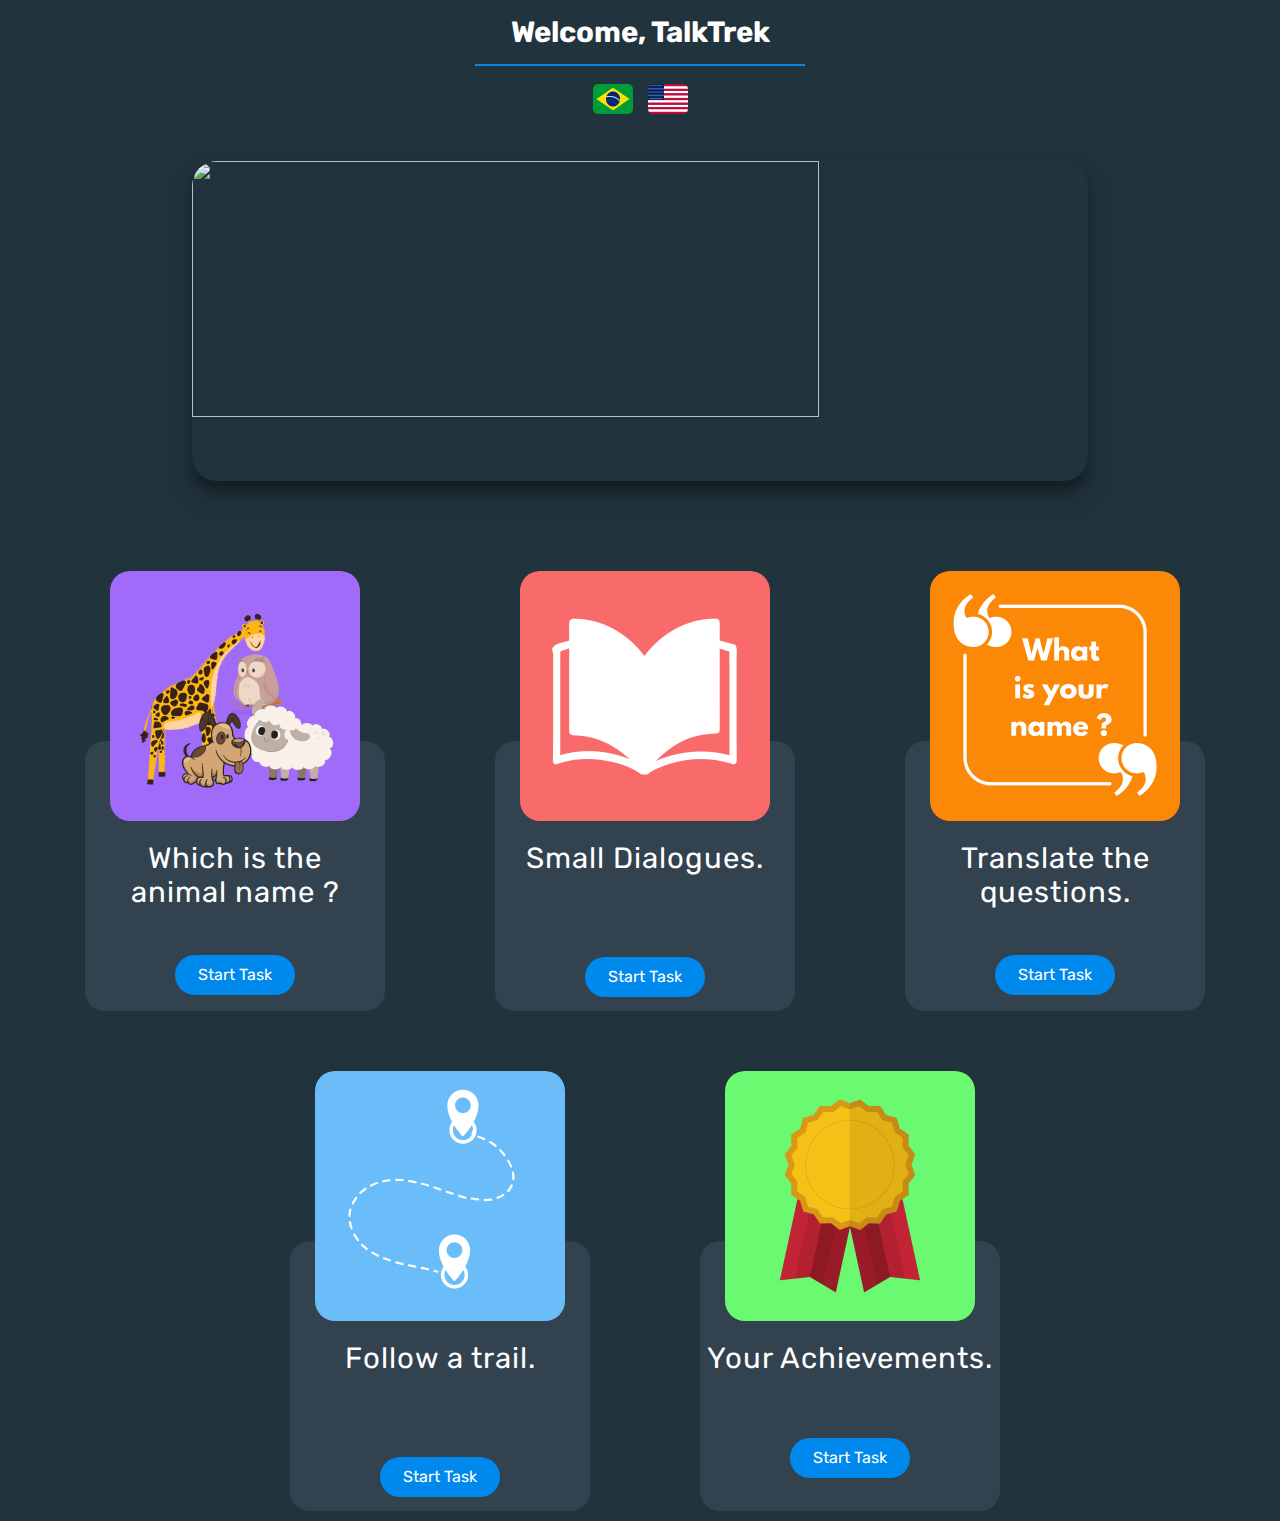
==== index.html @ bcfbe4a5 "1.4.0" ====
<!DOCTYPE html>
<html lang="en">
<head>
    <meta charset="UTF-8">
    <meta http-equiv="X-UA-Compatible" content="IE=edge">
    <meta name="viewport" content="width=device-width, initial-scale=1.0">
    <title>Talk-Trek</title>

    <link rel="stylesheet" href="./scripts/main.css">

    <link rel="stylesheet" href="https://cdnjs.cloudflare.com/ajax/libs/font-awesome/6.1.1/css/all.min.css">

    <link rel="preconnect" href="https://fonts.googleapis.com">
    <link rel="preconnect" href="https://fonts.gstatic.com" crossorigin>
    <link href="https://fonts.googleapis.com/css2?family=Nunito:wght@700&family=Quicksand&family=Rubik:wght@600&display=swap" rel="stylesheet">
</head>
<body>
 
    <div id="container">

        <div id="divTitle">
            <!-- <p id="title">TalkTrek</p> -->
            <h1>Welcome, TalkTrek</h1>
        </div>

        <div id="divInf">
            <!-- <h1>Welcome, <span id="spanUsername">UserName</span></h1> -->
            <!-- <p id="title">TalkTrek</p> -->

            <button id="btnFlag">
                <img src="./medias/flagBrazil.png" alt="" id="imgFlag">
            </button>

            <button id="btnFlag">
                <img src="./medias/flagEua.png" alt="" id="imgFlag">
            </button>
        </div>

        <div id="backMain">
            <!-- <a href="#" id="aboutUsLink">About Us</a> -->
            <img src="./medias/mainback1.png" id="mainIMG" alt="">
        </div>

        <div id="divinfAboutTaks">

            <div id="divTask">
                <img src="./medias/animals-image-task.png" alt="" id="imgTasks">
                <div id="divText-btn-Task1">
                    <p id="textTask">Which is the <br> animal name ?</p>
                    <a href="taskOne.html" id="btnLinkViewTask">Start Task</a>
                </div>
            </div>

            <div id="divTask">
                <img src="./medias/book.png" alt="" id="imgTasks">
                <div id="divText-btn-Task1">
                    <p id="textTask">Small Dialogues.</p><br><br>
                    <a href="#" id="btnLinkViewTask">Start Task</a>
                </div>
            </div>

            <div id="divTask">
                <img src="./medias/whats-image-task.png" alt="" id="imgTasks">
                <div id="divText-btn-Task1">
                    <p id="textTask">Translate the questions.</p>
                    <a href="taskOne.html" id="btnLinkViewTask">Start Task</a>
                </div>
            </div>

        </div>
        <!-- ############################################################################### -->
        <div id="divinfAboutTaks">

            <div id="divTask">
                <img src="./medias/trail.png" alt="" id="imgTasks">
                <div id="divText-btn-Task1">
                    <p id="textTask">Follow a trail.</p><br><br>
                    <a href="taskOne.html" id="btnLinkViewTask">Start Task</a>
                </div>
            </div>

            <div id="divTask">
                <img src="./medias/achievements.png" alt="" id="imgTasks">
                <div id="divText-btn-Task1">
                    <p id="textTask">Your Achievements.</p>
                    <a href="#" id="btnLinkViewTask">Start Task</a>
                </div>
            </div>

        </div>

    </div>

<script src="./scripts/main.js"></script>
</body>
</html>
---- scripts/main.css ----
body{

    background: #21333D;
    margin: 0px;
    padding: 0px;
    border: 0px;
    font-family: 'Rubik', sans-serif;
    display: flex;
}

/* width */
::-webkit-scrollbar {
    width: 5px;
    
  }
  
  /* Track */
  ::-webkit-scrollbar-track {
    background: #21333D;
  }
  
  /* Handle */
  ::-webkit-scrollbar-thumb {
    background: #0089EC;
    border-radius: 50px;
  }
  
  /* Handle on hover */
  ::-webkit-scrollbar-thumb:hover {
    background: #004475;
  }

#container{

    background:rgba(128, 128, 128, 0);
    width: 100%;
    height: auto;
    display: flex;
    flex-direction: column;
}
#title{
    color: white;
    font-family: 'Rubik', sans-serif;
    font-size: 20pt;
    padding: 10px;
    margin: auto;
    margin-left: 0px;
}
h1{
    font-family: 'Rubik', sans-serif;
    font-size: 22pt;
    color: white;
    text-align: center;
    background: #32424f00;
    width: 300px;
    padding: 15px;
    border-radius: 0px;
    border-bottom: 2px solid #0089EC;
    margin: auto;
}
#divTitle{
    background: rgba(255, 0, 0, 0);

    display: flex;
    flex-wrap: wrap;
}
#divInf{
    background: rgba(132, 132, 175, 0);

    display: flex;
    flex-wrap: wrap;
    justify-content: center;
    margin-top: 10px;
}
#divinfAboutTaks{
    background: rgba(0, 128, 0, 0);
    display: flex;
    flex-wrap: wrap;
    justify-content: center;
    align-items: center;
    flex-direction: row;
    padding: 10px;
    margin: auto;
    margin-top: 20px;
}
#divTask{
    background: rgba(0, 0, 0, 0);
    width: 400px;
    height: auto;
    margin-left: 10px;
    margin-top: 20px;

    display: flex;
    flex-direction: column;
}
#imgTasks{
    width: 250px;
    height: 250px;
    border-radius: 20px;
    margin: auto;
    position: relative;
}
#divText-btn-Task1{
    background: #32424F ;
    width: 300px;
    height: 270px;
    margin: auto;
    margin-top: -80px;
    border-radius: 20px;

    display: flex;
    flex-direction: column;
}
#textTask{

    color: white;
    margin-top: 100px;
    text-align: center;
    font-size: 22pt;
    letter-spacing: 1px;

}
#btnLinkViewTask{

    background: #0089EC;
    color: white;
    width: 100px;
    height: 20px;
    padding: 10px;
    text-align: center;
    margin: auto;
    text-decoration: none;
    border-radius: 50px;
    transition: .4s;
}
#btnLinkViewTask:hover{
    background: #41affd;
    transform: scale(1.1);
}
#btnFlag{
    width: 45px;
    height: 35px;

    display: flex;
    justify-content: center;
    align-items: center;
    background: rgba(255, 255, 255, 0);

    border: none;

    cursor: pointer;
    margin: 5px;
}
#imgFlag{
    width: 40px;
    height: 30px;
    border-radius: 5px;
    margin: auto;

    background: rgba(255, 255, 255, 0);

    filter: grayscale(0%);
    transition: .4s;
}
#imgFlag:hover{

    filter: grayscale(70%);
}
#backMain{
    background: rgba(0, 128, 0, 0);
    width: 100%;
    height: 400px;
    display: flex;
    flex-wrap: wrap;
    align-items: center;
    justify-content: center;
}
#mainIMG{
    width: 70%;
    height: 80%;
    max-width: auto;
    border-radius: 25px;

    /* box-shadow: rgba(0, 0, 0, 0.35) 0px 5px 15px; */
    box-shadow: rgba(0, 0, 0, 0.25) 0px 14px 28px, rgba(0, 0, 0, 0.22) 0px 10px 10px;
}
#aboutUsLink{

    color: grey;
    position: absolute;
    margin-left: -350px;
    margin-top: 220px;
    background: white;
    text-decoration: none;
    outline: none;
    padding: 10px;
    border-radius: 25px;
}
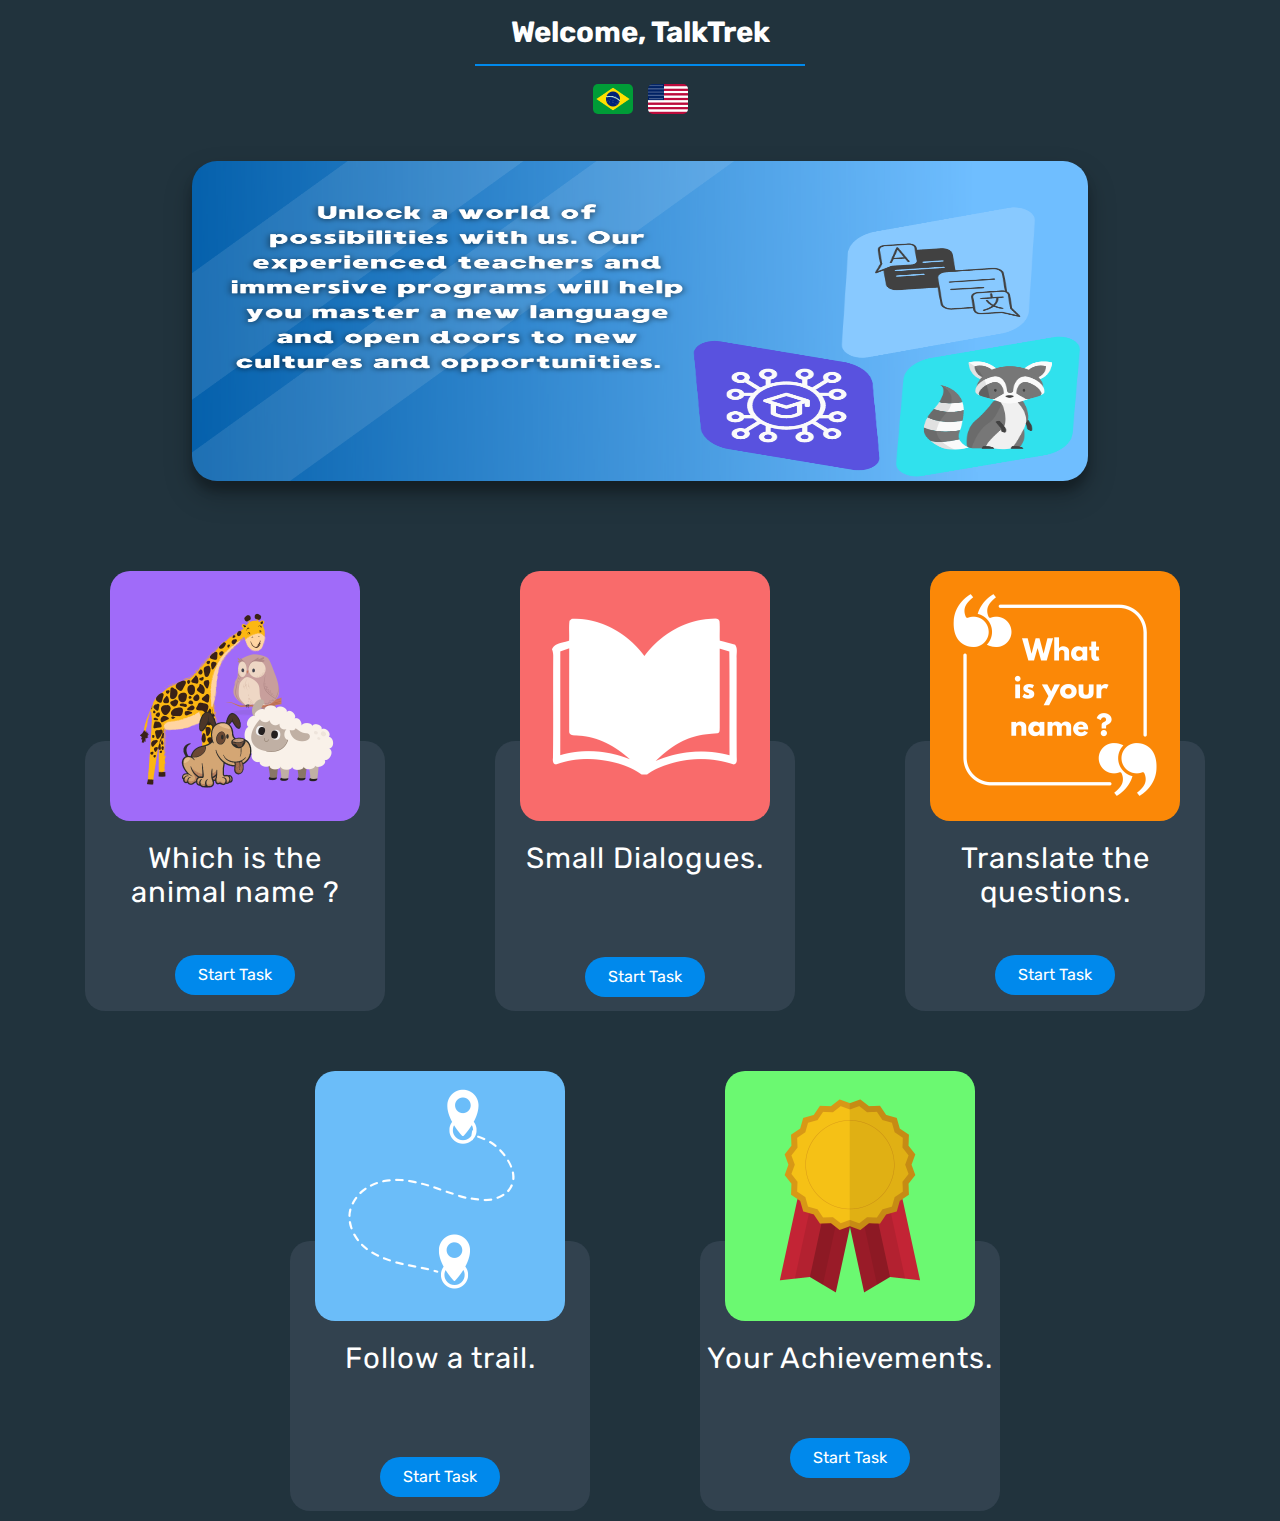
==== commit a0307226: "1.4.1" ====
--- a/index.html
+++ b/index.html
@@ -38,7 +38,7 @@
 
         <div id="backMain">
             <!-- <a href="#" id="aboutUsLink">About Us</a> -->
-            <img src="./medias/mainback1.png" id="mainIMG" alt="">
+            <img src="./medias/mainBack1.png" id="mainIMG" alt="">
         </div>
 
         <div id="divinfAboutTaks">
--- a/scripts/main.css
+++ b/scripts/main.css
@@ -37,6 +37,9 @@
     height: auto;
     display: flex;
     flex-direction: column;
+    flex-wrap: wrap;
+    align-items: center;
+    justify-content: center;
 }
 #title{
     color: white;
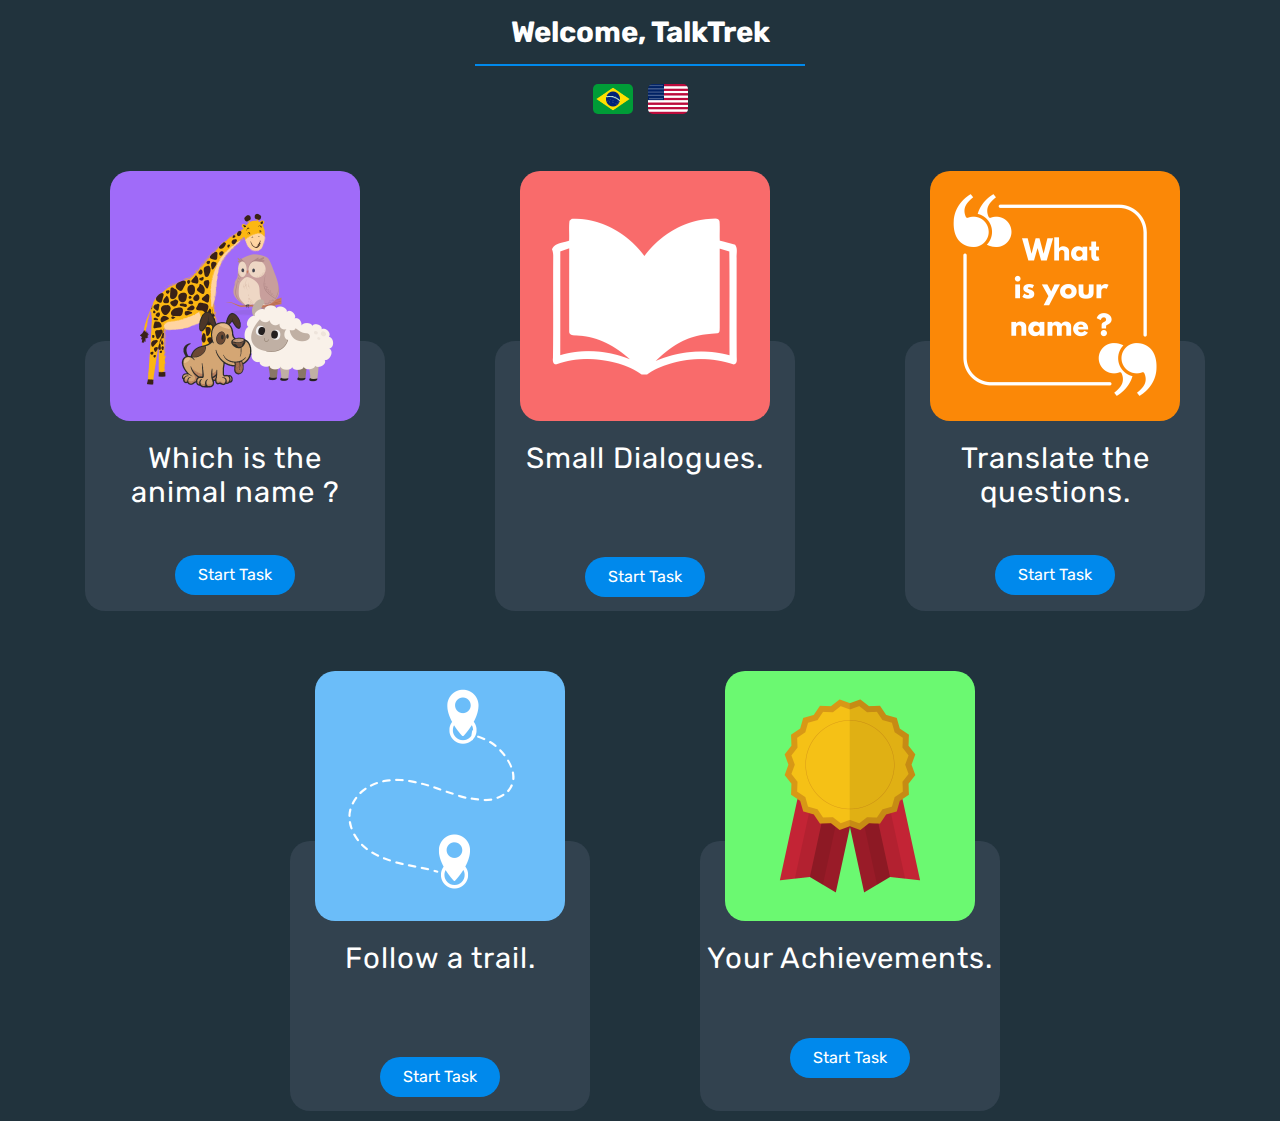
==== commit 5de8b7a9: "up" ====
--- a/index.html
+++ b/index.html
@@ -37,7 +37,7 @@
         </div>
 
         <div id="backMain">
-            <!-- <a href="#" id="aboutUsLink">About Us</a> -->
+            <a href="#" id="aboutUsLink">About Us</a>
             <img src="./medias/mainBack1.png" id="mainIMG" alt="">
         </div>
 
--- a/scripts/main.css
+++ b/scripts/main.css
@@ -102,9 +102,16 @@
     border-radius: 20px;
     margin: auto;
     position: relative;
+
+    
 }
 #divText-btn-Task1{
     background: #32424F ;
+    /* background: rgba(50, 66, 79, 0.56); */
+/* border-radius: 16px;
+box-shadow: 0 4px 30px rgba(0, 0, 0, 0.1);
+backdrop-filter: blur(14.1px);
+-webkit-backdrop-filter: blur(14.1px); */
     width: 300px;
     height: 270px;
     margin: auto;
@@ -113,6 +120,8 @@
 
     display: flex;
     flex-direction: column;
+
+
 }
 #textTask{
 
@@ -173,14 +182,14 @@
     background: rgba(0, 128, 0, 0);
     width: 100%;
     height: 400px;
-    display: flex;
+    display: none;
     flex-wrap: wrap;
     align-items: center;
     justify-content: center;
 }
 #mainIMG{
-    width: 70%;
-    height: 80%;
+    width: 50%;
+    height: 90%;
     max-width: auto;
     border-radius: 25px;
 
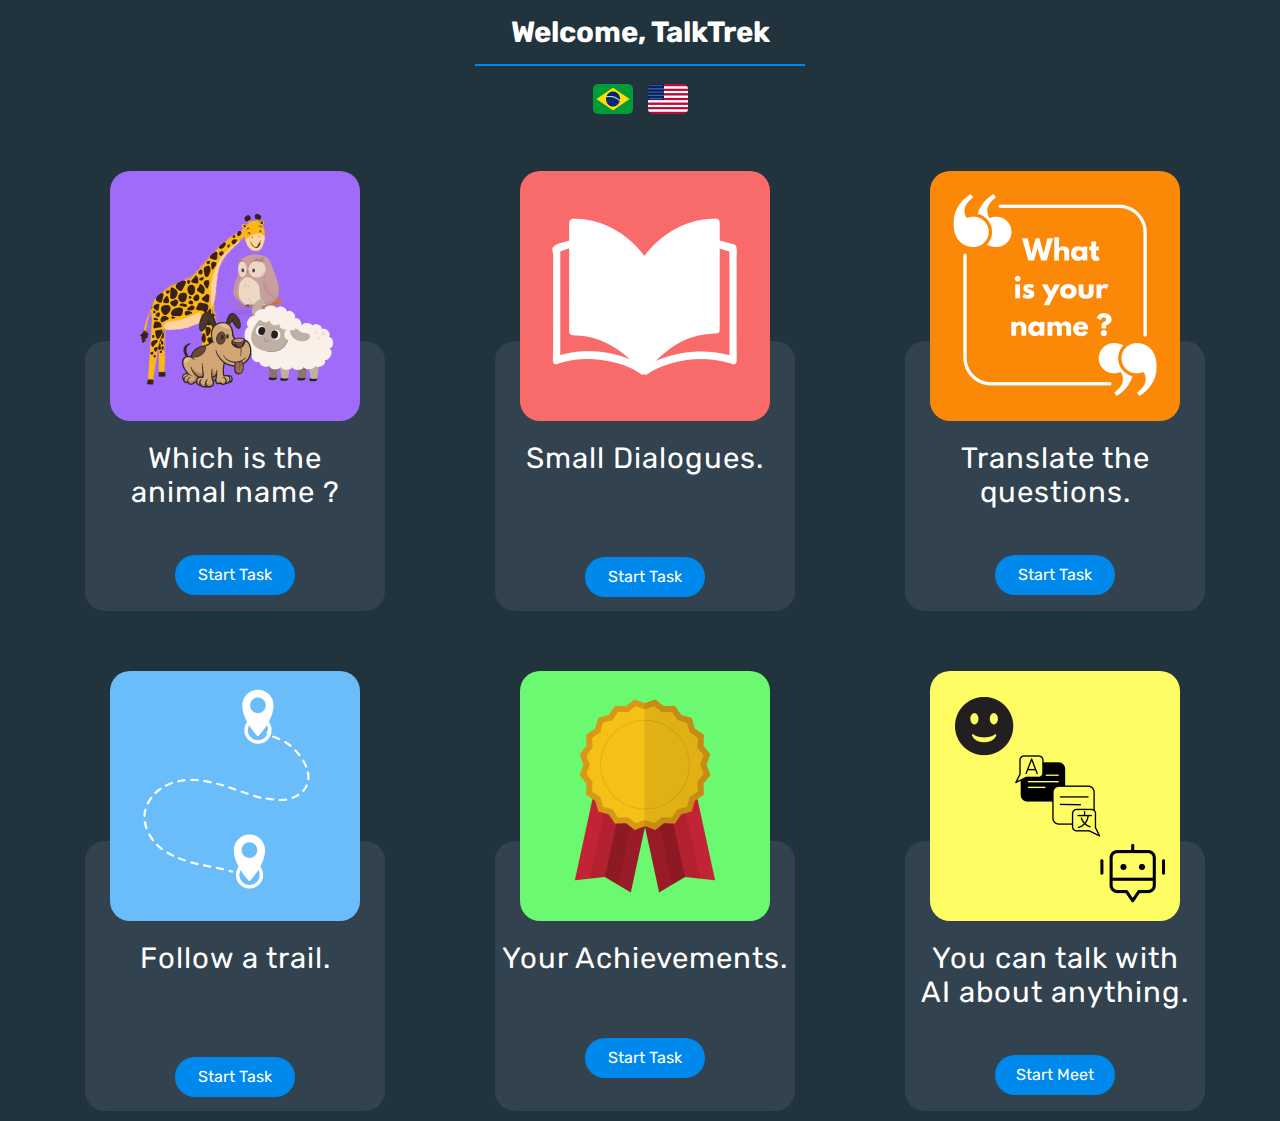
==== commit a5b175e3: "added-dialogues-page" ====
--- a/index.html
+++ b/index.html
@@ -55,7 +55,7 @@
                 <img src="./medias/book.png" alt="" id="imgTasks">
                 <div id="divText-btn-Task1">
                     <p id="textTask">Small Dialogues.</p><br><br>
-                    <a href="#" id="btnLinkViewTask">Start Task</a>
+                    <a href="./dialogues.html" id="btnLinkViewTask">Start Task</a>
                 </div>
             </div>
 
@@ -87,6 +87,14 @@
                 </div>
             </div>
 
+            <div id="divTask">
+                <img src="./medias/ai.png" alt="" id="imgTasks">
+                <div id="divText-btn-Task1">
+                    <p id="textTask">You can talk with <br> AI about anything.</p>
+                    <a href="#" id="btnLinkViewTask">Start Meet</a>
+                </div>
+            </div>
+
         </div>
 
     </div>
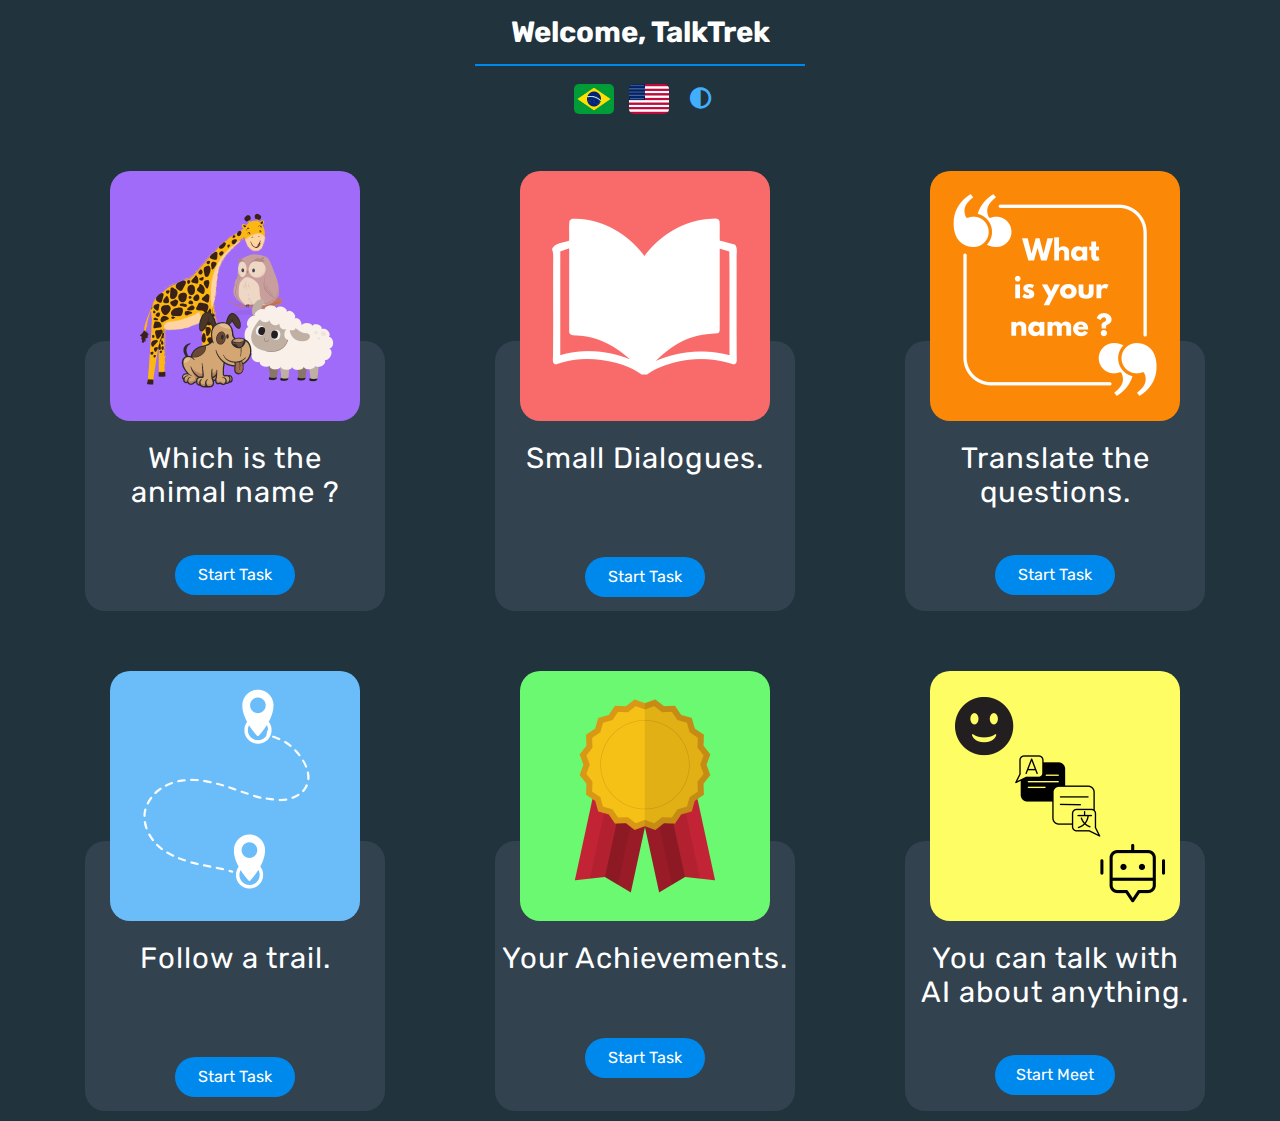
==== commit da25036e: "btn-white-mode-added" ====
--- a/index.html
+++ b/index.html
@@ -33,6 +33,10 @@
 
             <button id="btnFlag">
                 <img src="./medias/flagEua.png" alt="" id="imgFlag">
+            </button>
+
+            <button id="btnWhiteMode" title="DISABLED">
+                <i class="fa-solid fa-circle-half-stroke"></i>
             </button>
         </div>
 
--- a/scripts/main.css
+++ b/scripts/main.css
@@ -207,4 +207,25 @@
     outline: none;
     padding: 10px;
     border-radius: 25px;
+}
+#btnWhiteMode{
+    color:#41affd;
+    background: rgba(255, 255, 255, 0);
+    border: none;
+    text-decoration: none;
+    outline: none;
+    font-size: 16pt;
+    cursor: pointer;
+    transition: .4s;
+    width: 28px;
+    height: 25px;
+    margin: auto;
+    margin-left: 10px;
+    display: flex;
+    align-items: center;
+    justify-content: center;
+}
+#btnWhiteMode:hover{
+    color: white;
+    transform: scale(1.1);
 }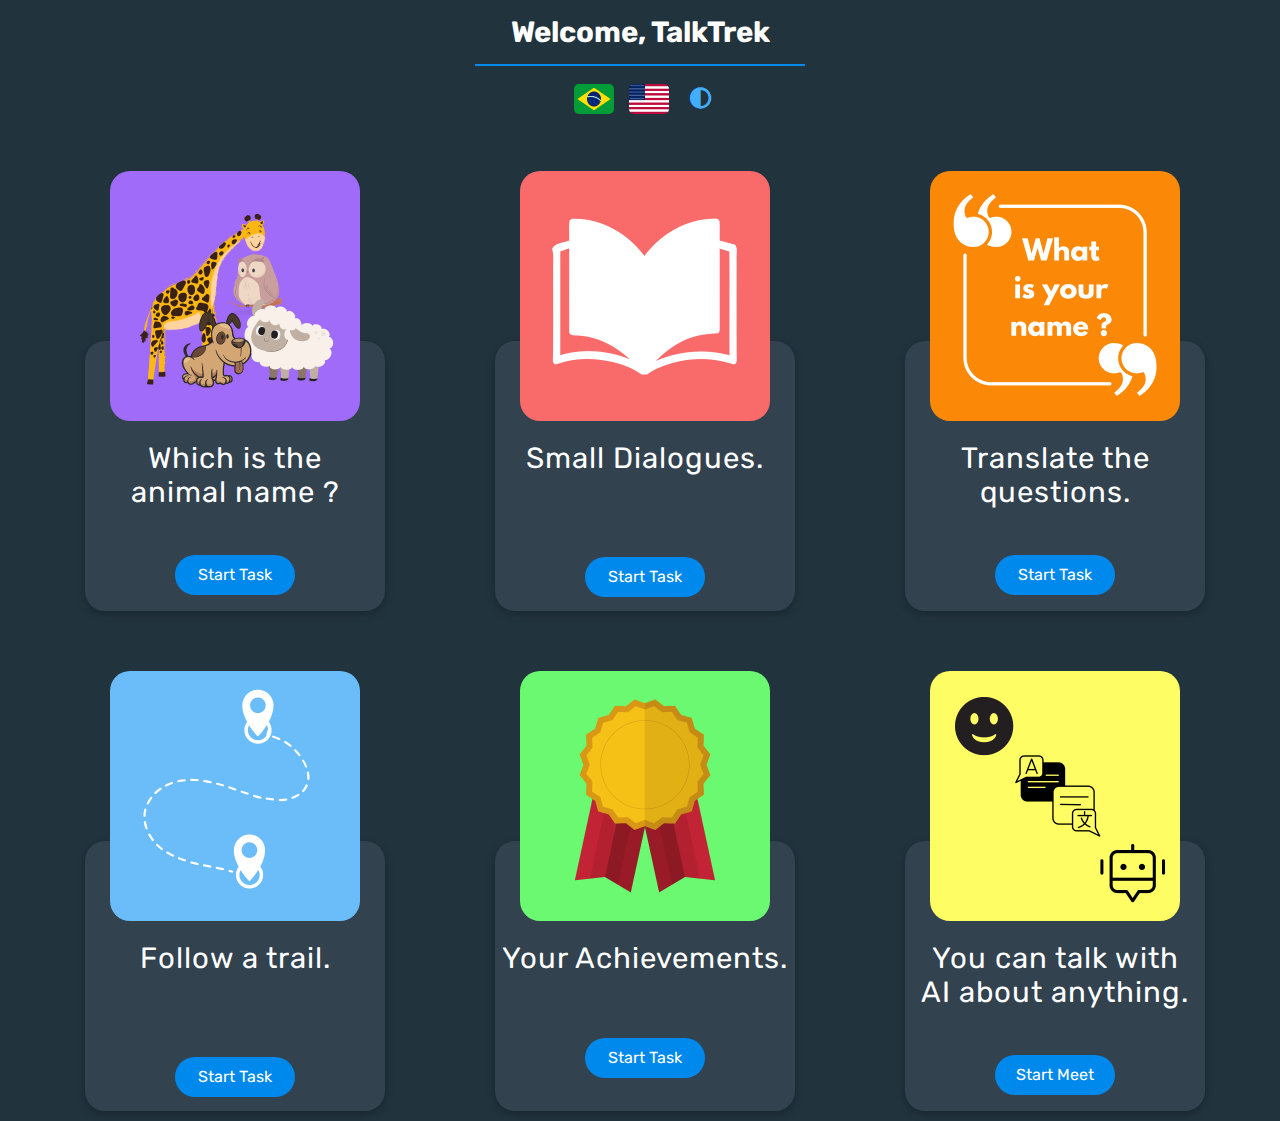
==== commit 9e2e1ab4: "themeMode-0.2" ====
--- a/index.html
+++ b/index.html
@@ -49,24 +49,24 @@
 
             <div id="divTask">
                 <img src="./medias/animals-image-task.png" alt="" id="imgTasks">
-                <div id="divText-btn-Task1">
-                    <p id="textTask">Which is the <br> animal name ?</p>
+                <div id="divText-btn-Task1" class="divTBT1">
+                    <p id="textTask" class="txtTask1">Which is the <br> animal name ?</p>
                     <a href="taskOne.html" id="btnLinkViewTask">Start Task</a>
                 </div>
             </div>
 
             <div id="divTask">
                 <img src="./medias/book.png" alt="" id="imgTasks">
-                <div id="divText-btn-Task1">
-                    <p id="textTask">Small Dialogues.</p><br><br>
+                <div id="divText-btn-Task1" class="divTBT2">
+                    <p id="textTask" class="txtTask2">Small Dialogues.</p><br><br>
                     <a href="./dialogues.html" id="btnLinkViewTask">Start Task</a>
                 </div>
             </div>
 
             <div id="divTask">
                 <img src="./medias/whats-image-task.png" alt="" id="imgTasks">
-                <div id="divText-btn-Task1">
-                    <p id="textTask">Translate the questions.</p>
+                <div id="divText-btn-Task1" class="divTBT3">
+                    <p id="textTask" class="txtTask3">Translate the questions.</p>
                     <a href="taskOne.html" id="btnLinkViewTask">Start Task</a>
                 </div>
             </div>
@@ -77,24 +77,24 @@
 
             <div id="divTask">
                 <img src="./medias/trail.png" alt="" id="imgTasks">
-                <div id="divText-btn-Task1">
-                    <p id="textTask">Follow a trail.</p><br><br>
+                <div id="divText-btn-Task1" class="divTBT4">
+                    <p id="textTask" class="txtTask4">Follow a trail.</p><br><br>
                     <a href="taskOne.html" id="btnLinkViewTask">Start Task</a>
                 </div>
             </div>
 
             <div id="divTask">
                 <img src="./medias/achievements.png" alt="" id="imgTasks">
-                <div id="divText-btn-Task1">
-                    <p id="textTask">Your Achievements.</p>
+                <div id="divText-btn-Task1" class="divTBT5">
+                    <p id="textTask" class="txtTask5">Your Achievements.</p>
                     <a href="#" id="btnLinkViewTask">Start Task</a>
                 </div>
             </div>
 
             <div id="divTask">
                 <img src="./medias/ai.png" alt="" id="imgTasks">
-                <div id="divText-btn-Task1">
-                    <p id="textTask">You can talk with <br> AI about anything.</p>
+                <div id="divText-btn-Task1" class="divTBT6">
+                    <p id="textTask" class="txtTask6">You can talk with <br> AI about anything.</p>
                     <a href="#" id="btnLinkViewTask">Start Meet</a>
                 </div>
             </div>
--- a/scripts/main.css
+++ b/scripts/main.css
@@ -6,8 +6,11 @@
     border: 0px;
     font-family: 'Rubik', sans-serif;
     display: flex;
-}
-
+    transition: .4s;
+}
+body.active{
+    background: whitesmoke;
+}
 /* width */
 ::-webkit-scrollbar {
     width: 5px;
@@ -61,6 +64,10 @@
     border-bottom: 2px solid #0089EC;
     margin: auto;
 }
+h1.active{
+    color: #21333D;
+    border-bottom: 2px solid #21333D;
+}
 #divTitle{
     background: rgba(255, 0, 0, 0);
 
@@ -105,8 +112,15 @@
 
     
 }
+.divTBT1, .divTBT2, .divTBT3,
+.divTBT4, .divTBT5, .divTBT6{
+    background: #32424F ;
+    transition: .4s;
+
+    box-shadow: rgba(0, 0, 0, 0.24) 0px 3px 8px;
+}
 #divText-btn-Task1{
-    background: #32424F ;
+    /* background: #32424F ; */
     /* background: rgba(50, 66, 79, 0.56); */
 /* border-radius: 16px;
 box-shadow: 0 4px 30px rgba(0, 0, 0, 0.1);
@@ -120,18 +134,37 @@
 
     display: flex;
     flex-direction: column;
-
-
+    
+
+}
+.divTBT1.active, .divTBT2.active, .divTBT3.active,
+.divTBT4.active, .divTBT5.active, .divTBT6.active{
+
+    background: rgb(255, 255, 255);
+    /* box-shadow: rgba(0, 0, 0, 0.24) 0px 3px 8px; */
+    color: rgb(34, 34, 34);
+    /* transform: scale(1.1); */
+    box-shadow: rgba(50, 50, 93, 0.25) 0px 2px 5px -1px, rgba(0, 0, 0, 0.3) 0px 1px 3px -1px;
 }
 #textTask{
 
-    color: white;
     margin-top: 100px;
     text-align: center;
     font-size: 22pt;
     letter-spacing: 1px;
 
 }
+.txtTask1, .txtTask2, .txtTask3,
+.txtTask4, .txtTask5, .txtTask6{
+
+    color: white;
+    transition: .4s;
+}
+.txtTask1.active, .txtTask2.active, .txtTask3.active,
+.txtTask4.active, .txtTask5.active, .txtTask6.active{
+
+    color: #21333D;
+}
 #btnLinkViewTask{
 
     background: #0089EC;
@@ -147,6 +180,7 @@
 }
 #btnLinkViewTask:hover{
     background: #41affd;
+    
     transform: scale(1.1);
 }
 #btnFlag{
@@ -226,6 +260,6 @@
     justify-content: center;
 }
 #btnWhiteMode:hover{
-    color: white;
+    color: rgb(26, 26, 26);
     transform: scale(1.1);
 }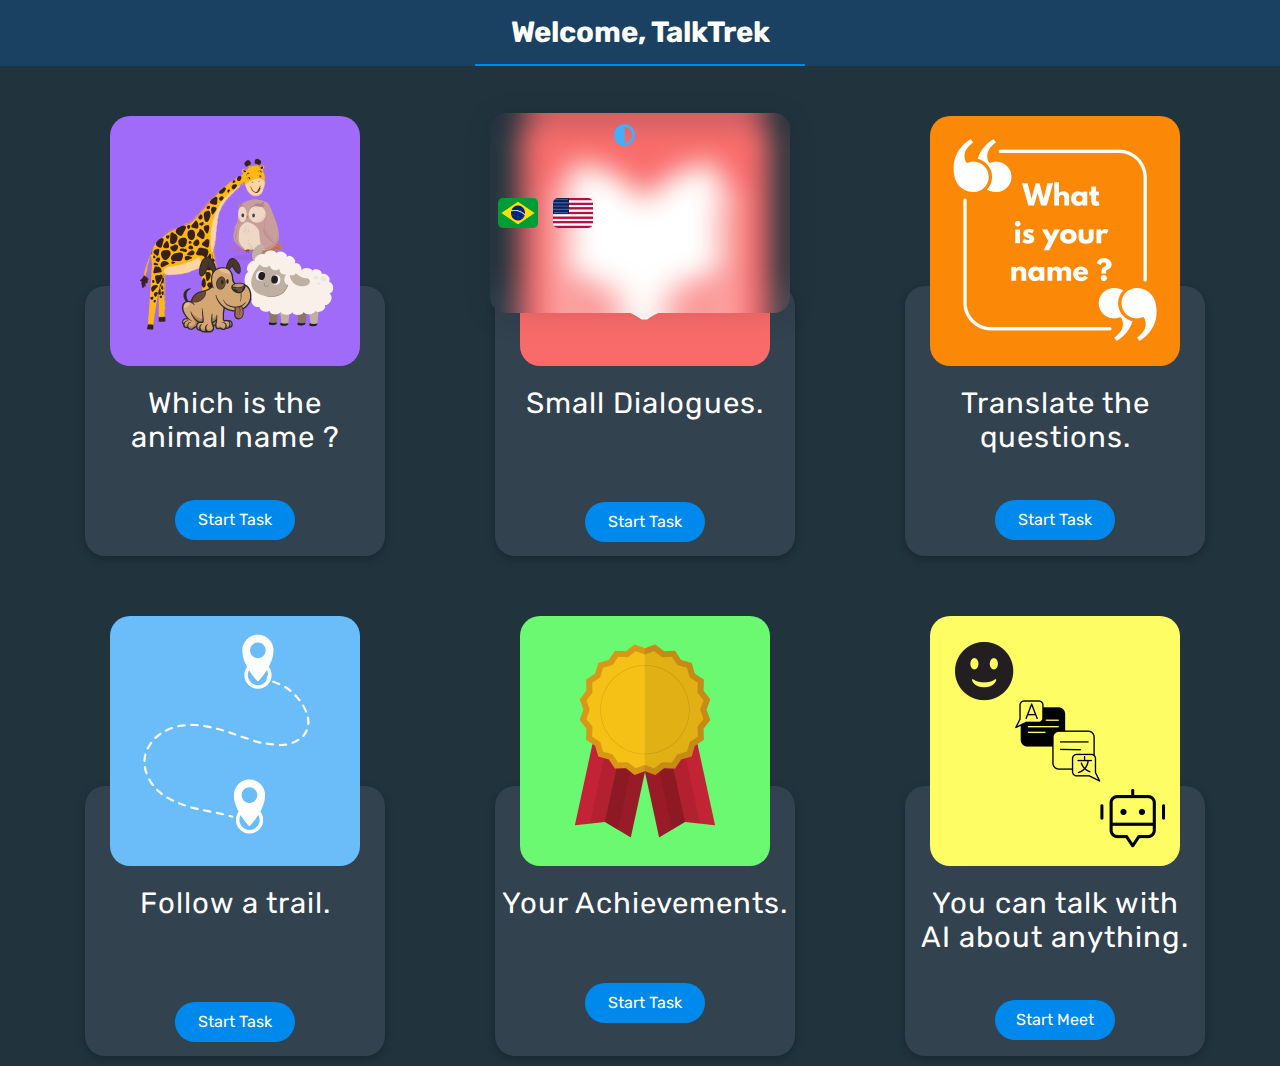
==== commit 9b347701: "themeMode-0.3" ====
--- a/index.html
+++ b/index.html
@@ -18,26 +18,11 @@
  
     <div id="container">
 
+        
         <div id="divTitle">
-            <!-- <p id="title">TalkTrek</p> -->
-            <h1>Welcome, TalkTrek</h1>
-        </div>
-
-        <div id="divInf">
-            <!-- <h1>Welcome, <span id="spanUsername">UserName</span></h1> -->
-            <!-- <p id="title">TalkTrek</p> -->
-
-            <button id="btnFlag">
-                <img src="./medias/flagBrazil.png" alt="" id="imgFlag">
-            </button>
-
-            <button id="btnFlag">
-                <img src="./medias/flagEua.png" alt="" id="imgFlag">
-            </button>
-
-            <button id="btnWhiteMode" title="DISABLED">
-                <i class="fa-solid fa-circle-half-stroke"></i>
-            </button>
+        <!-- <p id="title">TalkTrek</p> -->
+        <h1>Welcome, TalkTrek</h1>
+       
         </div>
 
         <div id="backMain">
@@ -101,6 +86,23 @@
 
         </div>
 
+        <div id="divInf">
+            <!-- <h1>Welcome, <span id="spanUsername">UserName</span></h1> -->
+            <!-- <p id="title">TalkTrek</p> -->
+
+            <button id="btnFlag">
+                <img src="./medias/flagBrazil.png" alt="" id="imgFlag">
+            </button>
+
+            <button id="btnFlag">
+                <img src="./medias/flagEua.png" alt="" id="imgFlag">
+            </button>
+
+            <button id="btnWhiteMode" title="DISABLED">
+                <i class="fa-solid fa-circle-half-stroke"></i>
+            </button>
+        </div>
+
     </div>
 
 <script src="./scripts/main.js"></script>
--- a/scripts/main.css
+++ b/scripts/main.css
@@ -69,18 +69,33 @@
     border-bottom: 2px solid #21333D;
 }
 #divTitle{
-    background: rgba(255, 0, 0, 0);
-
-    display: flex;
-    flex-wrap: wrap;
+    background: rgba(0, 119, 255, 0.192);
+    display: flex;
+    flex-wrap: wrap;
+    flex-direction: column;
+    margin-top: -0px;
+    width: 100%;
+
 }
 #divInf{
-    background: rgba(132, 132, 175, 0);
-
-    display: flex;
-    flex-wrap: wrap;
-    justify-content: center;
-    margin-top: 10px;
+    /* background: rgb(2, 2, 153); */
+
+    /* background: rgba(50, 66, 79, 0.56); */
+    border-radius: 16px;
+    box-shadow: 0 4px 30px rgba(0, 0, 0, 0.1);
+    backdrop-filter: blur(14.1px);
+    -webkit-backdrop-filter: blur(14.1px);
+
+    display: flex;
+    flex-wrap: wrap;
+    flex-direction: row;
+    justify-content: space-around;
+    align-items: center;
+    width: 300px;
+    height: 200px;
+    margin-left: 0px;
+    position: fixed;
+    margin-top: -50%;
 }
 #divinfAboutTaks{
     background: rgba(0, 128, 0, 0);
@@ -255,6 +270,7 @@
     height: 25px;
     margin: auto;
     margin-left: 10px;
+    margin-top: 10px;
     display: flex;
     align-items: center;
     justify-content: center;
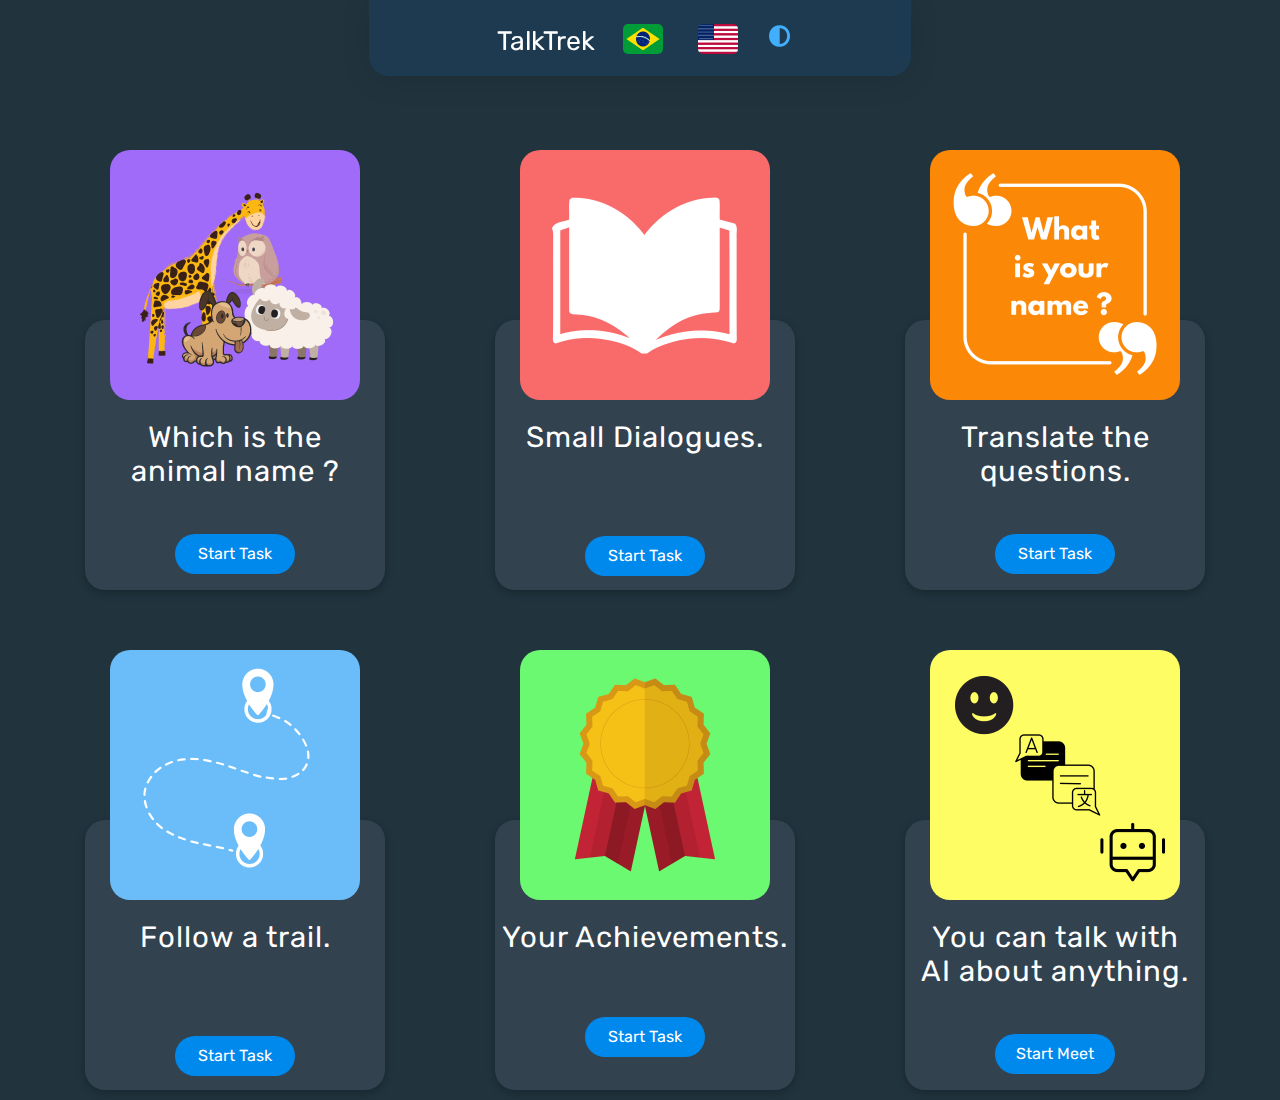
==== commit 516b6c9c: "themeMode-0.4" ====
--- a/index.html
+++ b/index.html
@@ -21,7 +21,24 @@
         
         <div id="divTitle">
         <!-- <p id="title">TalkTrek</p> -->
-        <h1>Welcome, TalkTrek</h1>
+        <!-- <h1>Welcome, TalkTrek</h1> -->
+
+        <div id="divInf">
+            <!-- <h1>Welcome, <span id="spanUsername">UserName</span></h1> -->
+            <p id="title">TalkTrek</p>
+
+            <button id="btnFlag">
+                <img src="./medias/flagBrazil.png" alt="" id="imgFlag">
+            </button>
+
+            <button id="btnFlag">
+                <img src="./medias/flagEua.png" alt="" id="imgFlag">
+            </button>
+
+            <button id="btnWhiteMode">
+                <i class="fa-solid fa-circle-half-stroke"></i>
+            </button>
+        </div>
        
         </div>
 
@@ -86,22 +103,7 @@
 
         </div>
 
-        <div id="divInf">
-            <!-- <h1>Welcome, <span id="spanUsername">UserName</span></h1> -->
-            <!-- <p id="title">TalkTrek</p> -->
-
-            <button id="btnFlag">
-                <img src="./medias/flagBrazil.png" alt="" id="imgFlag">
-            </button>
-
-            <button id="btnFlag">
-                <img src="./medias/flagEua.png" alt="" id="imgFlag">
-            </button>
-
-            <button id="btnWhiteMode" title="DISABLED">
-                <i class="fa-solid fa-circle-half-stroke"></i>
-            </button>
-        </div>
+        
 
     </div>
 
--- a/scripts/main.css
+++ b/scripts/main.css
@@ -49,14 +49,16 @@
     font-family: 'Rubik', sans-serif;
     font-size: 20pt;
     padding: 10px;
-    margin: auto;
     margin-left: 0px;
+    margin-top: 0px;
+}
+#title.active{
+    color: #004475;
 }
 h1{
     font-family: 'Rubik', sans-serif;
     font-size: 22pt;
     color: white;
-    text-align: center;
     background: #32424f00;
     width: 300px;
     padding: 15px;
@@ -69,33 +71,45 @@
     border-bottom: 2px solid #21333D;
 }
 #divTitle{
-    background: rgba(0, 119, 255, 0.192);
-    display: flex;
-    flex-wrap: wrap;
-    flex-direction: column;
-    margin-top: -0px;
+    background: rgba(0, 119, 255, 0);
+    display: flex;
+    flex-wrap: wrap;
+    flex-direction: row;
+    justify-content: center;
+    align-items: center;
     width: 100%;
-
+    height: 100px;
 }
 #divInf{
-    /* background: rgb(2, 2, 153); */
-
-    /* background: rgba(50, 66, 79, 0.56); */
-    border-radius: 16px;
+
+    background: rgba(27, 64, 98, 0.527);
+    border-radius: 0px 0px 20px 20px;
     box-shadow: 0 4px 30px rgba(0, 0, 0, 0.1);
-    backdrop-filter: blur(14.1px);
-    -webkit-backdrop-filter: blur(14.1px);
+    backdrop-filter: blur(9px);
+    -webkit-backdrop-filter: blur(9px);
+    border: 1px solid rgba(27, 64, 98, 0.3);
 
     display: flex;
     flex-wrap: wrap;
     flex-direction: row;
-    justify-content: space-around;
-    align-items: center;
-    width: 300px;
-    height: 200px;
+    justify-content: center;
+    align-items: center;
+
+    width: 500px;
+    height: 40px;
     margin-left: 0px;
+    margin-top: -30px;
     position: fixed;
-    margin-top: -50%;
+    padding: 20px;
+    z-index: 1;
+}
+#divInf.active{
+
+    background: rgba(255, 255, 255, 0.25);
+    box-shadow: 0 4px 30px rgba(0, 0, 0, 0.37);
+    backdrop-filter: blur(8.7px);
+    -webkit-backdrop-filter: blur(8.7px);
+    border: 1px solid rgba(255, 255, 255, 0.3);
 }
 #divinfAboutTaks{
     background: rgba(0, 128, 0, 0);
@@ -210,13 +224,13 @@
     border: none;
 
     cursor: pointer;
-    margin: 5px;
+    margin: 15px;
+    margin-top: -15px;
 }
 #imgFlag{
     width: 40px;
     height: 30px;
     border-radius: 5px;
-    margin: auto;
 
     background: rgba(255, 255, 255, 0);
 
@@ -268,9 +282,8 @@
     transition: .4s;
     width: 28px;
     height: 25px;
-    margin: auto;
     margin-left: 10px;
-    margin-top: 10px;
+    margin-top: -35px;
     display: flex;
     align-items: center;
     justify-content: center;
